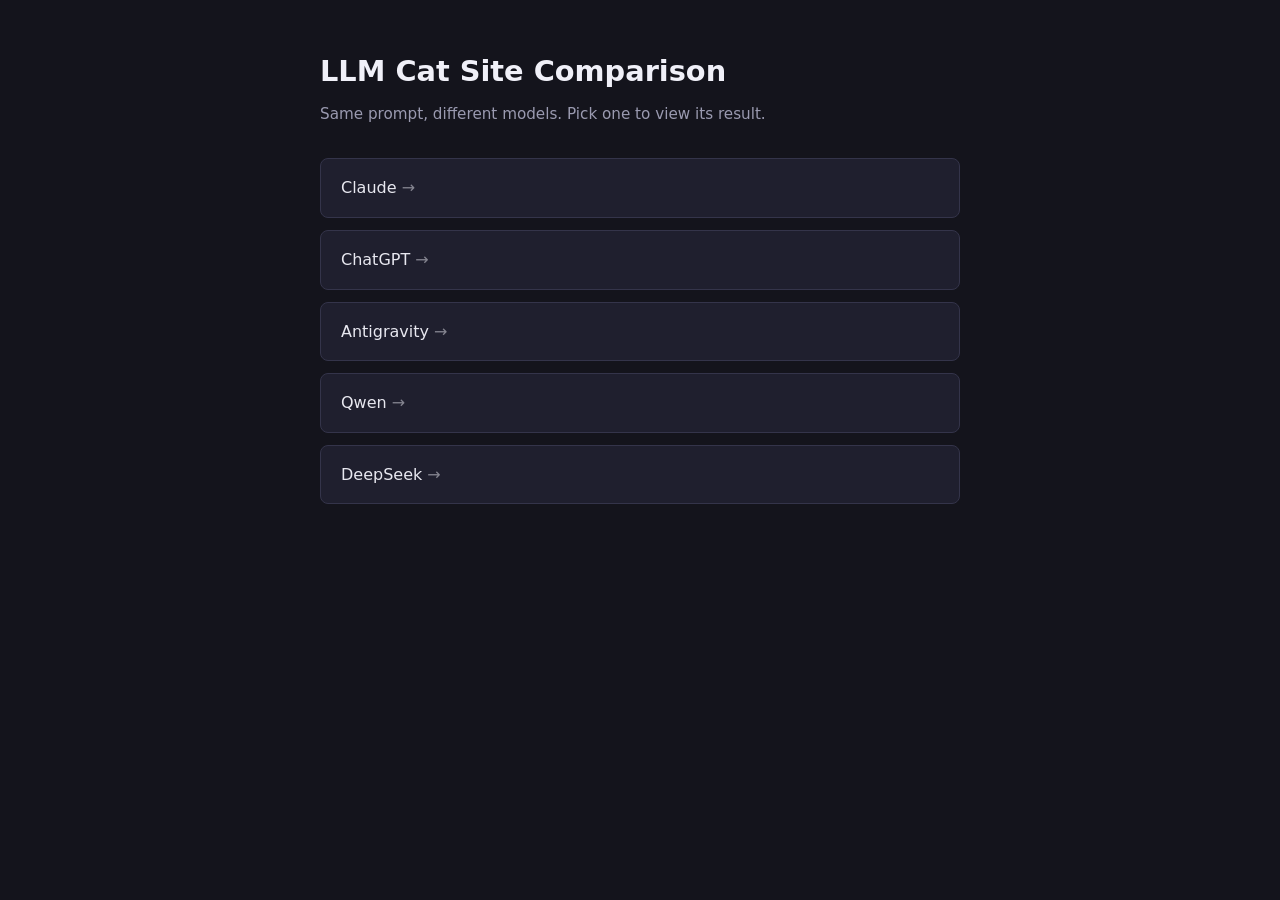
==== index.html @ 81f49f4b "add root index.html" ====
<!doctype html>
<html lang="en">
    <head>
        <meta charset="UTF-8" />
        <meta name="viewport" content="width=device-width, initial-scale=1.0" />
        <title>LLM Cat Site Comparison</title>
        <style>
            * {
                box-sizing: border-box;
                margin: 0;
                padding: 0;
            }
            body {
                font-family: system-ui, sans-serif;
                background: #14141c;
                color: #e8e8f0;
                padding: 3rem 1.5rem;
                line-height: 1.6;
            }
            .wrap {
                max-width: 640px;
                margin: 0 auto;
            }
            h1 {
                font-size: 1.8rem;
                margin-bottom: 0.5rem;
                color: #f0f0f8;
            }
            p.sub {
                color: #9a9ab0;
                margin-bottom: 2rem;
                font-size: 0.95rem;
            }
            ul {
                list-style: none;
                display: grid;
                gap: 0.75rem;
            }
            li a {
                display: block;
                padding: 1rem 1.25rem;
                background: #1f1f2e;
                border: 1px solid #34344a;
                border-radius: 8px;
                color: #e8e8f0;
                text-decoration: none;
                font-weight: 500;
                transition:
                    border-color 0.15s,
                    background 0.15s;
            }
            li a:hover,
            li a:focus {
                border-color: #6f6fff;
                background: #26263a;
            }
            li a::after {
                content: " →";
                opacity: 0.5;
            }
        </style>
    </head>
    <body>
        <div class="wrap">
            <h1>LLM Cat Site Comparison</h1>
            <p class="sub">
                Same prompt, different models. Pick one to view its result.
            </p>
            <ul>
                <li><a href="Claude/">Claude</a></li>
                <li><a href="ChatGPT/">ChatGPT</a></li>
                <li><a href="Antigravity/">Antigravity</a></li>
                <li><a href="Qwen/">Qwen</a></li>
                <li><a href="DeepSeek/">DeepSeek</a></li>
            </ul>
        </div>
    </body>
</html>
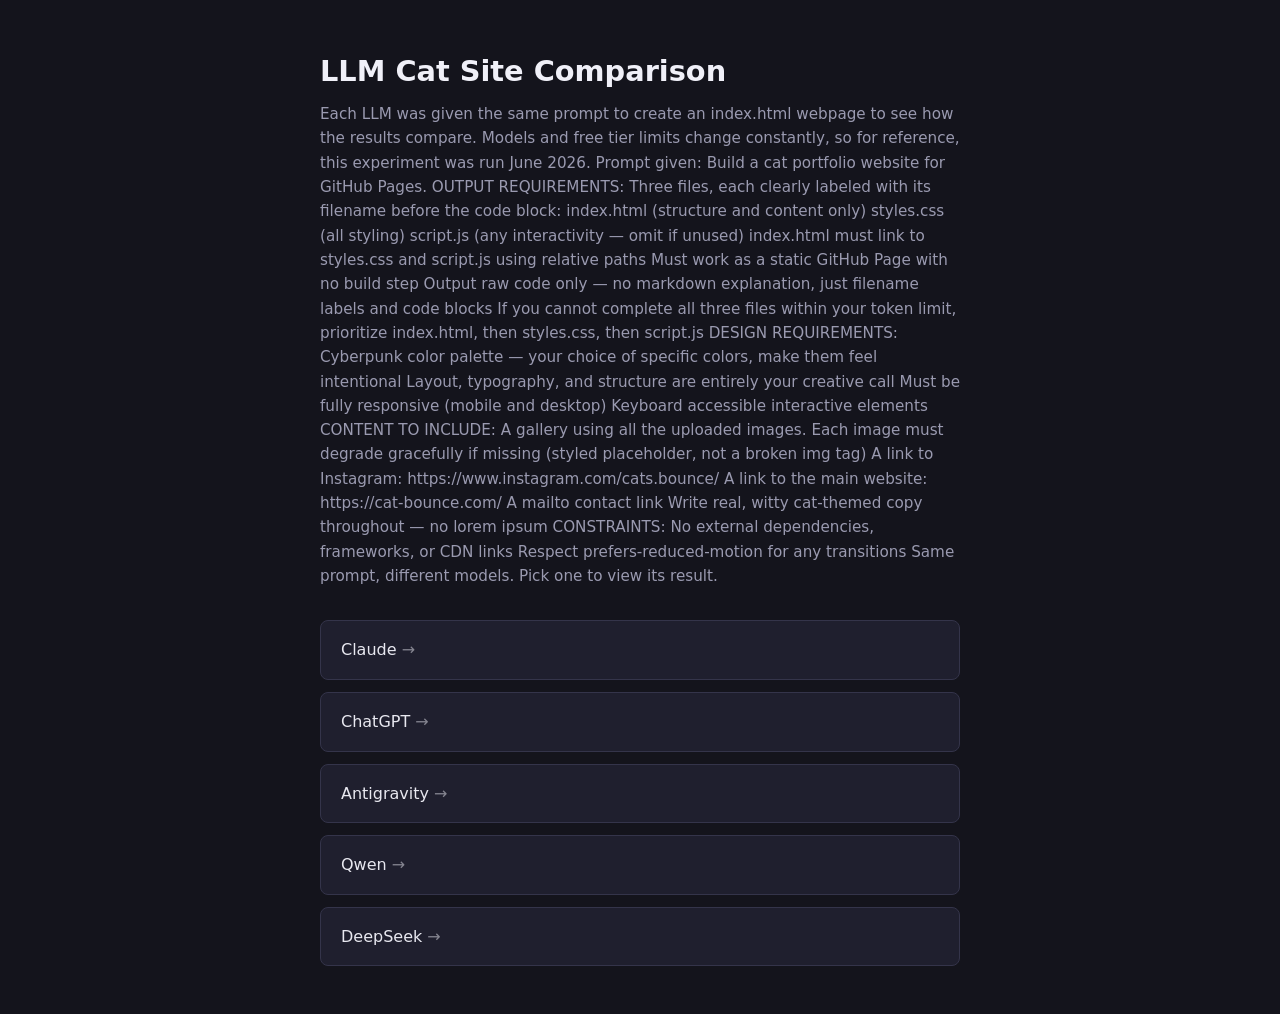
==== commit f3025461: "Update index.html with project prompt and requirements Added prompt details and output requirements " ====
--- a/index.html
+++ b/index.html
@@ -64,6 +64,36 @@
         <div class="wrap">
             <h1>LLM Cat Site Comparison</h1>
             <p class="sub">
+                Each LLM was given the same prompt to create an index.html webpage to see how the results compare. Models and free tier limits change constantly, so for reference, this experiment was run June 2026.
+
+Prompt given:
+Build a cat portfolio website for GitHub Pages.
+
+OUTPUT REQUIREMENTS:
+
+Three files, each clearly labeled with its filename before the code block: index.html (structure and content only) styles.css (all styling) script.js (any interactivity — omit if unused)
+index.html must link to styles.css and script.js using relative paths
+Must work as a static GitHub Page with no build step
+Output raw code only — no markdown explanation, just filename labels and code blocks
+If you cannot complete all three files within your token limit, prioritize index.html, then styles.css, then script.js
+DESIGN REQUIREMENTS:
+
+Cyberpunk color palette — your choice of specific colors, make them feel intentional
+Layout, typography, and structure are entirely your creative call
+Must be fully responsive (mobile and desktop)
+Keyboard accessible interactive elements
+CONTENT TO INCLUDE:
+
+A gallery using all the uploaded images. Each image must degrade gracefully if missing (styled placeholder, not a broken img tag)
+A link to Instagram: https://www.instagram.com/cats.bounce/
+A link to the main website: https://cat-bounce.com/
+A mailto contact link
+Write real, witty cat-themed copy throughout — no lorem ipsum
+CONSTRAINTS:
+
+No external dependencies, frameworks, or CDN links
+Respect prefers-reduced-motion for any transitions
+                
                 Same prompt, different models. Pick one to view its result.
             </p>
             <ul>
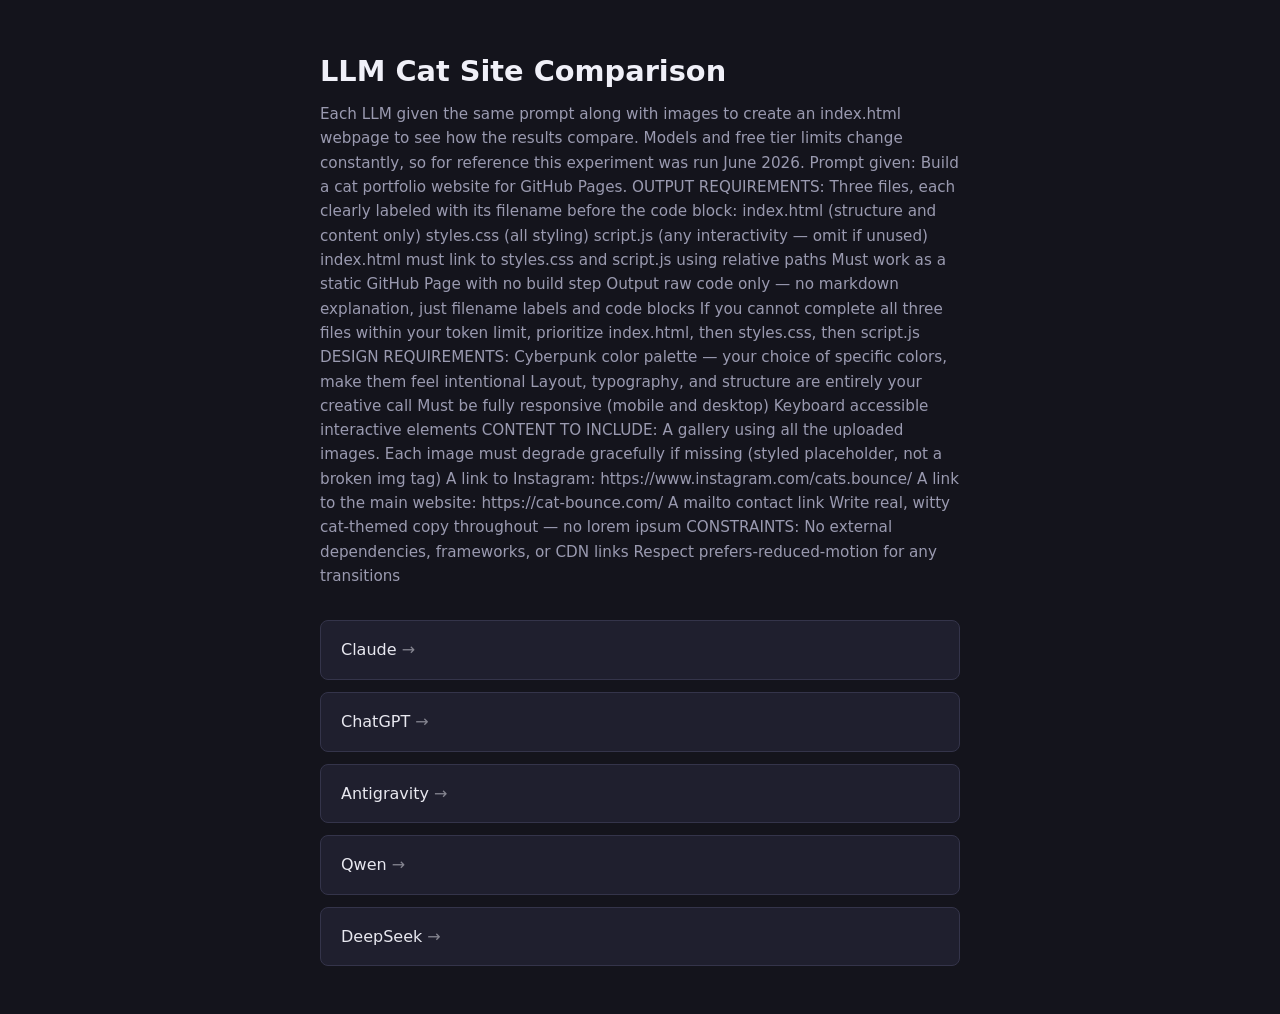
==== commit 14ff1164: "Revise prompt details in index.html Updated the prompt description for clarity and consistency." ====
--- a/index.html
+++ b/index.html
@@ -64,37 +64,35 @@
         <div class="wrap">
             <h1>LLM Cat Site Comparison</h1>
             <p class="sub">
-                Each LLM was given the same prompt to create an index.html webpage to see how the results compare. Models and free tier limits change constantly, so for reference, this experiment was run June 2026.
-
-Prompt given:
-Build a cat portfolio website for GitHub Pages.
-
-OUTPUT REQUIREMENTS:
-
-Three files, each clearly labeled with its filename before the code block: index.html (structure and content only) styles.css (all styling) script.js (any interactivity — omit if unused)
-index.html must link to styles.css and script.js using relative paths
-Must work as a static GitHub Page with no build step
-Output raw code only — no markdown explanation, just filename labels and code blocks
-If you cannot complete all three files within your token limit, prioritize index.html, then styles.css, then script.js
-DESIGN REQUIREMENTS:
-
-Cyberpunk color palette — your choice of specific colors, make them feel intentional
-Layout, typography, and structure are entirely your creative call
-Must be fully responsive (mobile and desktop)
-Keyboard accessible interactive elements
-CONTENT TO INCLUDE:
-
-A gallery using all the uploaded images. Each image must degrade gracefully if missing (styled placeholder, not a broken img tag)
-A link to Instagram: https://www.instagram.com/cats.bounce/
-A link to the main website: https://cat-bounce.com/
-A mailto contact link
-Write real, witty cat-themed copy throughout — no lorem ipsum
-CONSTRAINTS:
-
-No external dependencies, frameworks, or CDN links
-Respect prefers-reduced-motion for any transitions
+                Each LLM given the same prompt along with images to create an index.html webpage to see how the results compare. Models and free tier limits change constantly, so for reference this experiment was run June 2026.
                 
-                Same prompt, different models. Pick one to view its result.
+                Prompt given:
+                Build a cat portfolio website for GitHub Pages.
+                
+                OUTPUT REQUIREMENTS:
+                
+                Three files, each clearly labeled with its filename before the code block: index.html (structure and content only) styles.css (all styling) script.js (any interactivity — omit if unused)
+                index.html must link to styles.css and script.js using relative paths
+                Must work as a static GitHub Page with no build step
+                Output raw code only — no markdown explanation, just filename labels and code blocks
+                If you cannot complete all three files within your token limit, prioritize index.html, then styles.css, then script.js
+                DESIGN REQUIREMENTS:
+                
+                Cyberpunk color palette — your choice of specific colors, make them feel intentional
+                Layout, typography, and structure are entirely your creative call
+                Must be fully responsive (mobile and desktop)
+                Keyboard accessible interactive elements
+                CONTENT TO INCLUDE:
+                
+                A gallery using all the uploaded images. Each image must degrade gracefully if missing (styled placeholder, not a broken img tag)
+                A link to Instagram: https://www.instagram.com/cats.bounce/
+                A link to the main website: https://cat-bounce.com/
+                A mailto contact link
+                Write real, witty cat-themed copy throughout — no lorem ipsum
+                CONSTRAINTS:
+                
+                No external dependencies, frameworks, or CDN links
+                Respect prefers-reduced-motion for any transitions
             </p>
             <ul>
                 <li><a href="Claude/">Claude</a></li>
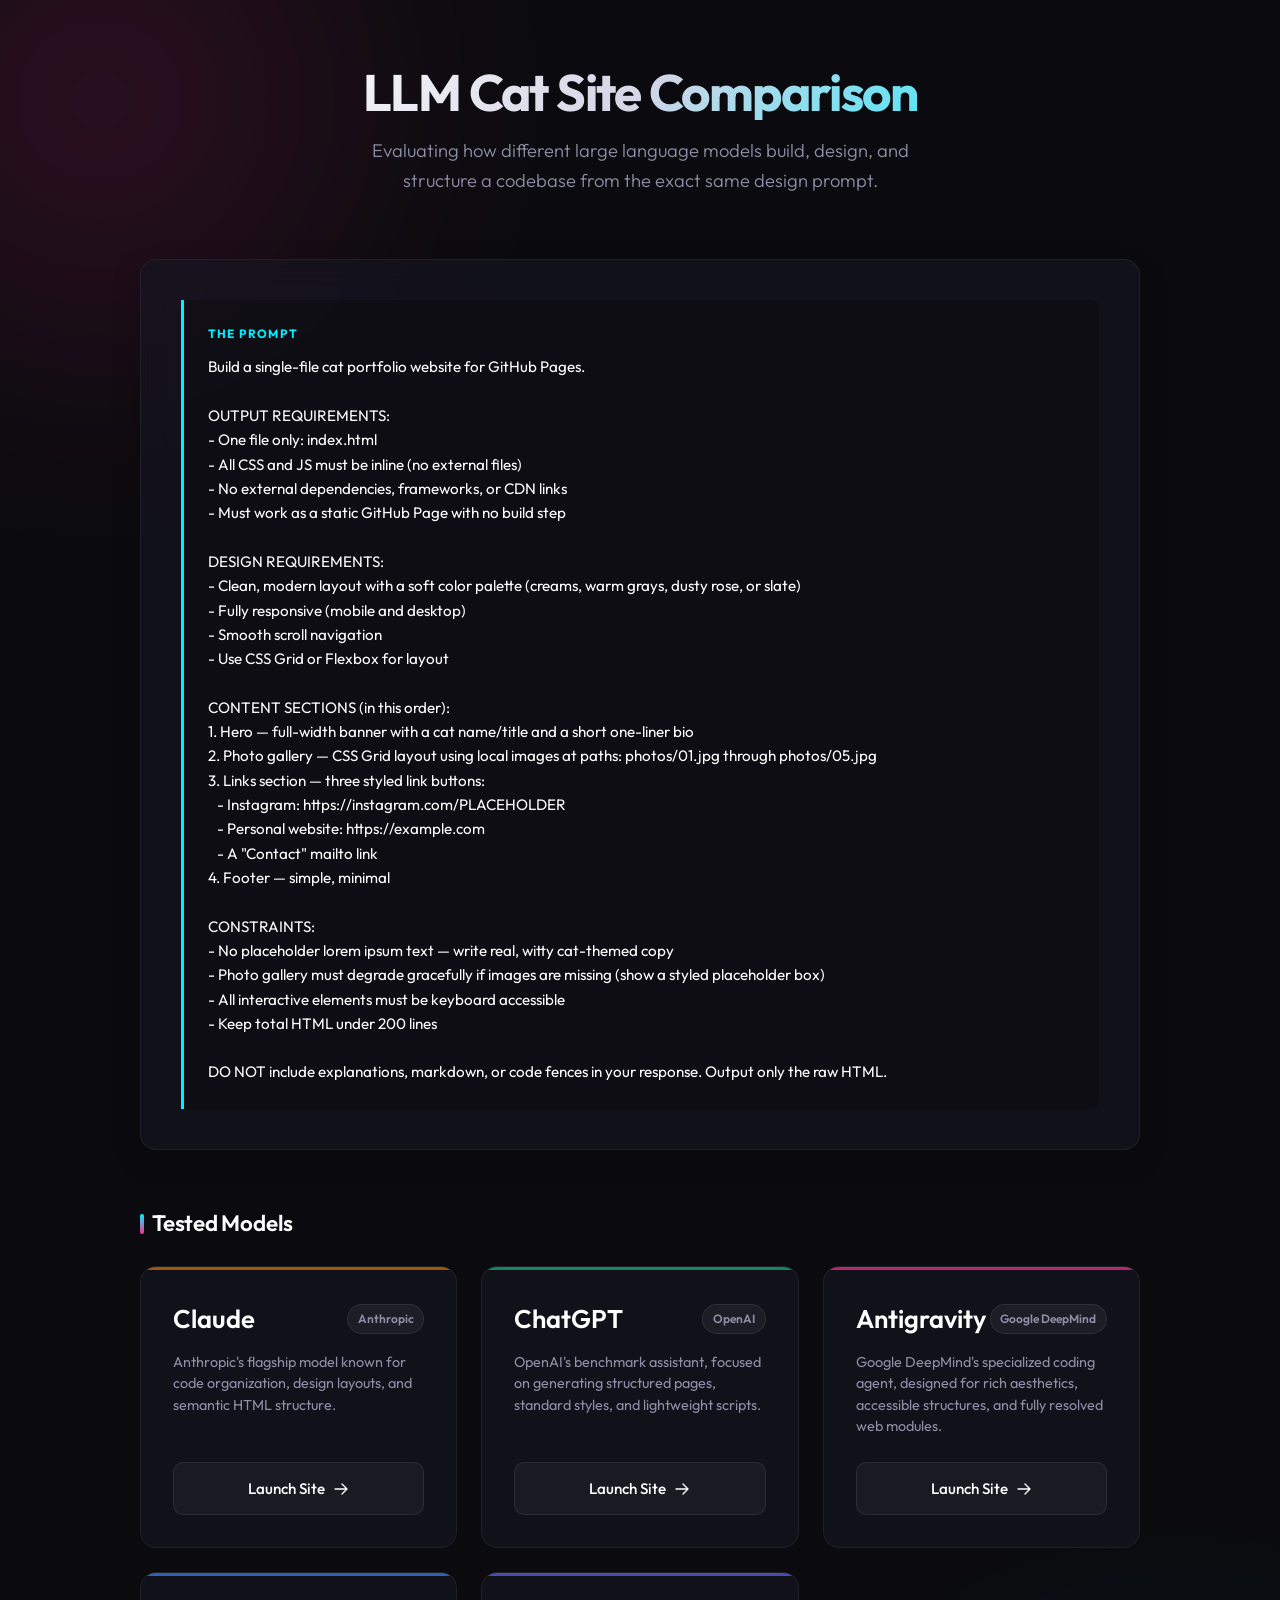
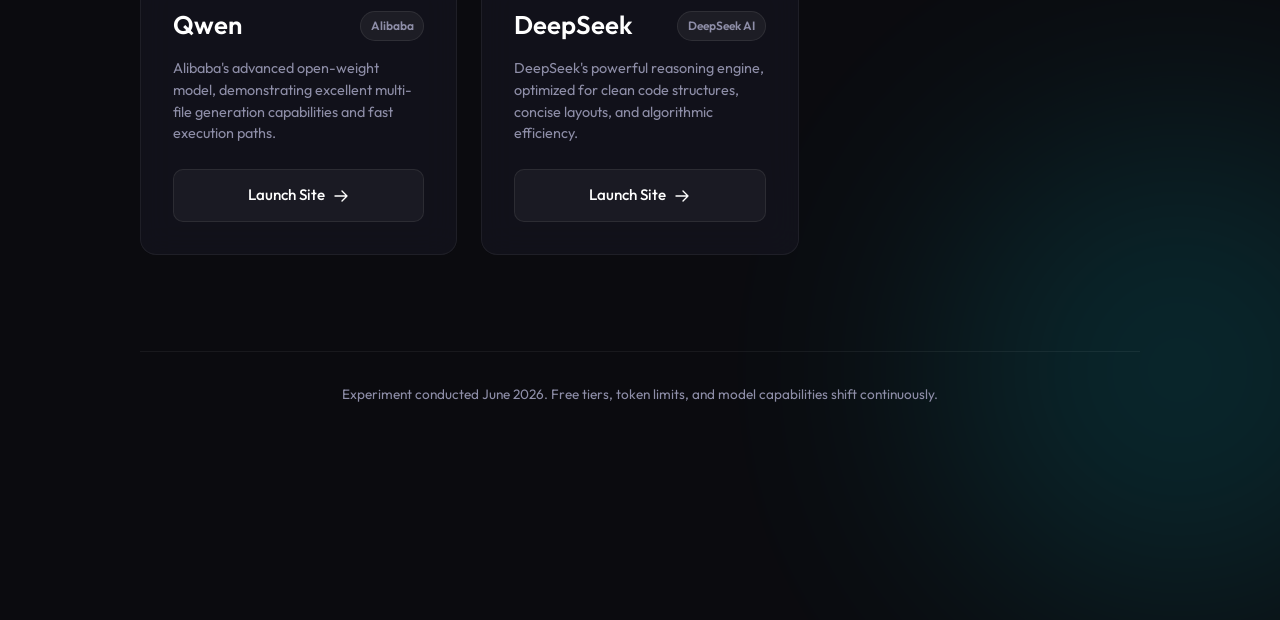
==== commit c2afdd47: "Refactor index.html for improved styling and layout Updated styles and structure for the LLM Cat Sit" ====
--- a/index.html
+++ b/index.html
@@ -4,103 +4,436 @@
         <meta charset="UTF-8" />
         <meta name="viewport" content="width=device-width, initial-scale=1.0" />
         <title>LLM Cat Site Comparison</title>
+        <link rel="preconnect" href="https://fonts.googleapis.com">
+        <link rel="preconnect" href="https://fonts.gstatic.com" crossorigin>
+        <link href="https://fonts.googleapis.com/css2?family=Outfit:wght@300;400;500;600;700&display=swap" rel="stylesheet">
         <style>
+            :root {
+                --bg: #0b0b0f;
+                --card-bg: rgba(22, 22, 33, 0.65);
+                --card-hover: rgba(30, 30, 46, 0.85);
+                --border: rgba(255, 255, 255, 0.06);
+                --border-hover: rgba(255, 255, 255, 0.12);
+                --text: #e2e2ee;
+                --text-muted: #8e8ea8;
+                --text-dark: #121214;
+                --primary: #ff2e93; 
+                --secondary: #00f0ff;
+                --accent: #ab20fd;
+                
+                --claude-color: #d97706;
+                --chatgpt-color: #10b981;
+                --antigravity-color: #ff2e93;
+                --qwen-color: #3b82f6;
+                --deepseek-color: #6366f1;
+            }
+
             * {
                 box-sizing: border-box;
                 margin: 0;
                 padding: 0;
             }
+
             body {
-                font-family: system-ui, sans-serif;
-                background: #14141c;
-                color: #e8e8f0;
-                padding: 3rem 1.5rem;
+                font-family: 'Outfit', system-ui, -apple-system, sans-serif;
+                background-color: var(--bg);
+                color: var(--text);
+                padding: 4rem 2rem;
                 line-height: 1.6;
-            }
+                position: relative;
+                overflow-x: hidden;
+            }
+
+            /* Decorative Background Blobs */
+            .blob {
+                position: absolute;
+                width: 500px;
+                height: 500px;
+                border-radius: 50%;
+                filter: blur(120px);
+                z-index: -1;
+                opacity: 0.12;
+                pointer-events: none;
+                animation: float 25s infinite alternate ease-in-out;
+            }
+            .blob-1 {
+                background: var(--primary);
+                top: -150px;
+                left: -150px;
+            }
+            .blob-2 {
+                background: var(--secondary);
+                bottom: -150px;
+                right: -150px;
+                animation-delay: -12.5s;
+            }
+            @keyframes float {
+                0% { transform: translate(0, 0) scale(1); }
+                100% { transform: translate(80px, 50px) scale(1.15); }
+            }
+
             .wrap {
-                max-width: 640px;
+                max-width: 1000px;
                 margin: 0 auto;
             }
+
+            /* Header Section */
+            header {
+                text-align: center;
+                margin-bottom: 4rem;
+            }
+
             h1 {
-                font-size: 1.8rem;
-                margin-bottom: 0.5rem;
-                color: #f0f0f8;
-            }
-            p.sub {
-                color: #9a9ab0;
+                font-size: 3.2rem;
+                font-weight: 700;
+                line-height: 1.1;
+                margin-bottom: 1rem;
+                letter-spacing: -0.03em;
+                background: linear-gradient(135deg, #ffffff 10%, #d5d5e6 50%, var(--secondary) 100%);
+                -webkit-background-clip: text;
+                -webkit-text-fill-color: transparent;
+            }
+
+            .sub-title {
+                font-size: 1.15rem;
+                color: var(--text-muted);
+                max-width: 600px;
+                margin: 0 auto;
+                font-weight: 300;
+            }
+
+            /* Section Styling */
+            h2.section-title {
+                font-size: 1.4rem;
+                font-weight: 600;
+                margin-bottom: 1.5rem;
+                letter-spacing: -0.01em;
+                display: flex;
+                align-items: center;
+                gap: 0.5rem;
+                color: #ffffff;
+            }
+
+            h2.section-title::before {
+                content: "";
+                display: inline-block;
+                width: 4px;
+                height: 1.25rem;
+                background: linear-gradient(to bottom, var(--secondary), var(--primary));
+                border-radius: 2px;
+            }
+
+            /* Brief Card & Prompt Callout */
+            .brief-section {
+                background: var(--card-bg);
+                border: 1px solid var(--border);
+                border-radius: 16px;
+                padding: 2.5rem;
+                backdrop-filter: blur(16px);
+                margin-bottom: 3.5rem;
+                box-shadow: 0 10px 30px rgba(0, 0, 0, 0.2);
+            }
+
+            .prompt-box {
+                background: rgba(0, 0, 0, 0.25);
+                border-left: 3px solid var(--secondary);
+                padding: 1.5rem;
+                border-radius: 0 8px 8px 0;
+            }
+
+            .prompt-label {
+                font-size: 0.75rem;
+                font-weight: 700;
+                color: var(--secondary);
+                letter-spacing: 0.1em;
+                display: block;
+                margin-bottom: 0.75rem;
+            }
+
+            .prompt-text {
+                font-family: inherit;
+                font-size: 0.95rem;
+                color: #ffffff;
+                white-space: pre-wrap;
+                line-height: 1.6;
+            }
+
+            /* Model Grid Section */
+            .models-section {
                 margin-bottom: 2rem;
-                font-size: 0.95rem;
-            }
-            ul {
-                list-style: none;
+            }
+
+            .models-grid {
                 display: grid;
-                gap: 0.75rem;
-            }
-            li a {
-                display: block;
-                padding: 1rem 1.25rem;
-                background: #1f1f2e;
-                border: 1px solid #34344a;
-                border-radius: 8px;
-                color: #e8e8f0;
+                grid-template-columns: repeat(auto-fill, minmax(300px, 1fr));
+                gap: 1.5rem;
+            }
+
+            .model-card {
+                background: var(--card-bg);
+                border: 1px solid var(--border);
+                border-radius: 16px;
+                padding: 2rem;
+                display: flex;
+                flex-direction: column;
+                justify-content: space-between;
+                min-height: 220px;
+                transition: all 0.3s cubic-bezier(0.16, 1, 0.3, 1);
+                backdrop-filter: blur(16px);
+                position: relative;
+                overflow: hidden;
+            }
+
+            .model-card::after {
+                content: "";
+                position: absolute;
+                top: 0;
+                left: 0;
+                width: 100%;
+                height: 3px;
+                background: var(--model-color, var(--primary));
+                opacity: 0.7;
+            }
+
+            .model-card:hover {
+                border-color: var(--border-hover);
+                transform: translateY(-5px);
+                box-shadow: 0 12px 30px rgba(0, 0, 0, 0.3), 
+                            0 0 1px 1px var(--model-color, var(--primary)) inset;
+            }
+
+            .model-info {
+                margin-bottom: 1.5rem;
+            }
+
+            .model-header {
+                display: flex;
+                align-items: center;
+                justify-content: space-between;
+                margin-bottom: 0.75rem;
+            }
+
+            .model-name {
+                font-size: 1.6rem;
+                font-weight: 600;
+                color: #ffffff;
+            }
+
+            .model-badge {
+                font-size: 0.75rem;
+                font-weight: 600;
+                padding: 0.25rem 0.6rem;
+                border-radius: 100px;
+                background: rgba(255, 255, 255, 0.05);
+                border: 1px solid rgba(255, 255, 255, 0.08);
+                color: var(--text-muted);
+            }
+
+            .model-desc {
+                font-size: 0.9rem;
+                color: var(--text-muted);
+                line-height: 1.5;
+            }
+
+            .model-link {
+                display: flex;
+                align-items: center;
+                justify-content: center;
+                gap: 0.5rem;
+                width: 100%;
+                padding: 0.85rem;
+                background: rgba(255, 255, 255, 0.04);
+                border: 1px solid rgba(255, 255, 255, 0.08);
+                border-radius: 10px;
+                color: #ffffff;
                 text-decoration: none;
                 font-weight: 500;
-                transition:
-                    border-color 0.15s,
-                    background 0.15s;
-            }
-            li a:hover,
-            li a:focus {
-                border-color: #6f6fff;
-                background: #26263a;
-            }
-            li a::after {
-                content: " →";
-                opacity: 0.5;
+                font-size: 0.95rem;
+                transition: all 0.2s ease;
+            }
+
+            .model-link svg {
+                width: 16px;
+                height: 16px;
+                transition: transform 0.2s ease;
+            }
+
+            .model-link:hover {
+                background: var(--model-color, var(--primary));
+                border-color: transparent;
+                color: #ffffff;
+                box-shadow: 0 4px 15px rgba(0, 0, 0, 0.2);
+            }
+
+            .model-link:hover svg {
+                transform: translateX(3px);
+            }
+
+            /* Footer */
+            footer {
+                margin-top: 6rem;
+                text-align: center;
+                font-size: 0.85rem;
+                color: var(--text-muted);
+                border-top: 1px solid var(--border);
+                padding-top: 2rem;
+            }
+
+            /* Responsive queries */
+            @media (max-width: 768px) {
+                body {
+                    padding: 2rem 1.25rem;
+                }
+                h1 {
+                    font-size: 2.3rem;
+                }
+                .brief-section {
+                    padding: 1.5rem;
+                }
             }
         </style>
     </head>
     <body>
+        <!-- Animated Blobs -->
+        <div class="blob blob-1"></div>
+        <div class="blob blob-2"></div>
+
         <div class="wrap">
-            <h1>LLM Cat Site Comparison</h1>
-            <p class="sub">
-                Each LLM given the same prompt along with images to create an index.html webpage to see how the results compare. Models and free tier limits change constantly, so for reference this experiment was run June 2026.
+            <header>
+                <h1>LLM Cat Site Comparison</h1>
+                <p class="sub-title">Evaluating how different large language models build, design, and structure a codebase from the exact same design prompt.</p>
+            </header>
+
+            <section class="brief-section">
+                <div class="prompt-box">
+                    <span class="prompt-label">THE PROMPT</span>
+                    <pre class="prompt-text">Build a single-file cat portfolio website for GitHub Pages.
+
+OUTPUT REQUIREMENTS:
+- One file only: index.html
+- All CSS and JS must be inline (no external files)
+- No external dependencies, frameworks, or CDN links
+- Must work as a static GitHub Page with no build step
+
+DESIGN REQUIREMENTS:
+- Clean, modern layout with a soft color palette (creams, warm grays, dusty rose, or slate)
+- Fully responsive (mobile and desktop)
+- Smooth scroll navigation
+- Use CSS Grid or Flexbox for layout
+
+CONTENT SECTIONS (in this order):
+1. Hero — full-width banner with a cat name/title and a short one-liner bio
+2. Photo gallery — CSS Grid layout using local images at paths: photos/01.jpg through photos/05.jpg
+3. Links section — three styled link buttons:
+   - Instagram: https://instagram.com/PLACEHOLDER
+   - Personal website: https://example.com
+   - A "Contact" mailto link
+4. Footer — simple, minimal
+
+CONSTRAINTS:
+- No placeholder lorem ipsum text — write real, witty cat-themed copy
+- Photo gallery must degrade gracefully if images are missing (show a styled placeholder box)
+- All interactive elements must be keyboard accessible
+- Keep total HTML under 200 lines
+
+DO NOT include explanations, markdown, or code fences in your response. Output only the raw HTML.</pre>
+                </div>
+            </section>
+
+            <main class="models-section">
+                <h2 class="section-title">Tested Models</h2>
                 
-                Prompt given:
-                Build a cat portfolio website for GitHub Pages.
-                
-                OUTPUT REQUIREMENTS:
-                
-                Three files, each clearly labeled with its filename before the code block: index.html (structure and content only) styles.css (all styling) script.js (any interactivity — omit if unused)
-                index.html must link to styles.css and script.js using relative paths
-                Must work as a static GitHub Page with no build step
-                Output raw code only — no markdown explanation, just filename labels and code blocks
-                If you cannot complete all three files within your token limit, prioritize index.html, then styles.css, then script.js
-                DESIGN REQUIREMENTS:
-                
-                Cyberpunk color palette — your choice of specific colors, make them feel intentional
-                Layout, typography, and structure are entirely your creative call
-                Must be fully responsive (mobile and desktop)
-                Keyboard accessible interactive elements
-                CONTENT TO INCLUDE:
-                
-                A gallery using all the uploaded images. Each image must degrade gracefully if missing (styled placeholder, not a broken img tag)
-                A link to Instagram: https://www.instagram.com/cats.bounce/
-                A link to the main website: https://cat-bounce.com/
-                A mailto contact link
-                Write real, witty cat-themed copy throughout — no lorem ipsum
-                CONSTRAINTS:
-                
-                No external dependencies, frameworks, or CDN links
-                Respect prefers-reduced-motion for any transitions
-            </p>
-            <ul>
-                <li><a href="Claude/">Claude</a></li>
-                <li><a href="ChatGPT/">ChatGPT</a></li>
-                <li><a href="Antigravity/">Antigravity</a></li>
-                <li><a href="Qwen/">Qwen</a></li>
-                <li><a href="DeepSeek/">DeepSeek</a></li>
-            </ul>
+                <div class="models-grid">
+                    <!-- Claude -->
+                    <div class="model-card" style="--model-color: var(--claude-color);">
+                        <div class="model-info">
+                            <div class="model-header">
+                                <span class="model-name">Claude</span>
+                                <span class="model-badge">Anthropic</span>
+                            </div>
+                            <p class="model-desc">Anthropic's flagship model known for code organization, design layouts, and semantic HTML structure.</p>
+                        </div>
+                        <a href="Claude/" class="model-link">
+                            <span>Launch Site</span>
+                            <svg xmlns="http://www.w3.org/2000/svg" fill="none" viewBox="0 0 24 24" stroke-width="2" stroke="currentColor">
+                                <path stroke-linecap="round" stroke-linejoin="round" d="M13.5 4.5L21 12m0 0l-7.5 7.5M21 12H3" />
+                            </svg>
+                        </a>
+                    </div>
+
+                    <!-- ChatGPT -->
+                    <div class="model-card" style="--model-color: var(--chatgpt-color);">
+                        <div class="model-info">
+                            <div class="model-header">
+                                <span class="model-name">ChatGPT</span>
+                                <span class="model-badge">OpenAI</span>
+                            </div>
+                            <p class="model-desc">OpenAI's benchmark assistant, focused on generating structured pages, standard styles, and lightweight scripts.</p>
+                        </div>
+                        <a href="ChatGPT/" class="model-link">
+                            <span>Launch Site</span>
+                            <svg xmlns="http://www.w3.org/2000/svg" fill="none" viewBox="0 0 24 24" stroke-width="2" stroke="currentColor">
+                                <path stroke-linecap="round" stroke-linejoin="round" d="M13.5 4.5L21 12m0 0l-7.5 7.5M21 12H3" />
+                            </svg>
+                        </a>
+                    </div>
+
+                    <!-- Antigravity -->
+                    <div class="model-card" style="--model-color: var(--antigravity-color);">
+                        <div class="model-info">
+                            <div class="model-header">
+                                <span class="model-name">Antigravity</span>
+                                <span class="model-badge">Google DeepMind</span>
+                            </div>
+                            <p class="model-desc">Google DeepMind's specialized coding agent, designed for rich aesthetics, accessible structures, and fully resolved web modules.</p>
+                        </div>
+                        <a href="Antigravity/" class="model-link">
+                            <span>Launch Site</span>
+                            <svg xmlns="http://www.w3.org/2000/svg" fill="none" viewBox="0 0 24 24" stroke-width="2" stroke="currentColor">
+                                <path stroke-linecap="round" stroke-linejoin="round" d="M13.5 4.5L21 12m0 0l-7.5 7.5M21 12H3" />
+                            </svg>
+                        </a>
+                    </div>
+
+                    <!-- Qwen -->
+                    <div class="model-card" style="--model-color: var(--qwen-color);">
+                        <div class="model-info">
+                            <div class="model-header">
+                                <span class="model-name">Qwen</span>
+                                <span class="model-badge">Alibaba</span>
+                            </div>
+                            <p class="model-desc">Alibaba's advanced open-weight model, demonstrating excellent multi-file generation capabilities and fast execution paths.</p>
+                        </div>
+                        <a href="Qwen/" class="model-link">
+                            <span>Launch Site</span>
+                            <svg xmlns="http://www.w3.org/2000/svg" fill="none" viewBox="0 0 24 24" stroke-width="2" stroke="currentColor">
+                                <path stroke-linecap="round" stroke-linejoin="round" d="M13.5 4.5L21 12m0 0l-7.5 7.5M21 12H3" />
+                            </svg>
+                        </a>
+                    </div>
+
+                    <!-- DeepSeek -->
+                    <div class="model-card" style="--model-color: var(--deepseek-color);">
+                        <div class="model-info">
+                            <div class="model-header">
+                                <span class="model-name">DeepSeek</span>
+                                <span class="model-badge">DeepSeek AI</span>
+                            </div>
+                            <p class="model-desc">DeepSeek's powerful reasoning engine, optimized for clean code structures, concise layouts, and algorithmic efficiency.</p>
+                        </div>
+                        <a href="DeepSeek/" class="model-link">
+                            <span>Launch Site</span>
+                            <svg xmlns="http://www.w3.org/2000/svg" fill="none" viewBox="0 0 24 24" stroke-width="2" stroke="currentColor">
+                                <path stroke-linecap="round" stroke-linejoin="round" d="M13.5 4.5L21 12m0 0l-7.5 7.5M21 12H3" />
+                            </svg>
+                        </a>
+                    </div>
+                </div>
+            </main>
+
+            <footer>
+                <p>Experiment conducted June 2026. Free tiers, token limits, and model capabilities shift continuously.</p>
+            </footer>
         </div>
     </body>
 </html>
